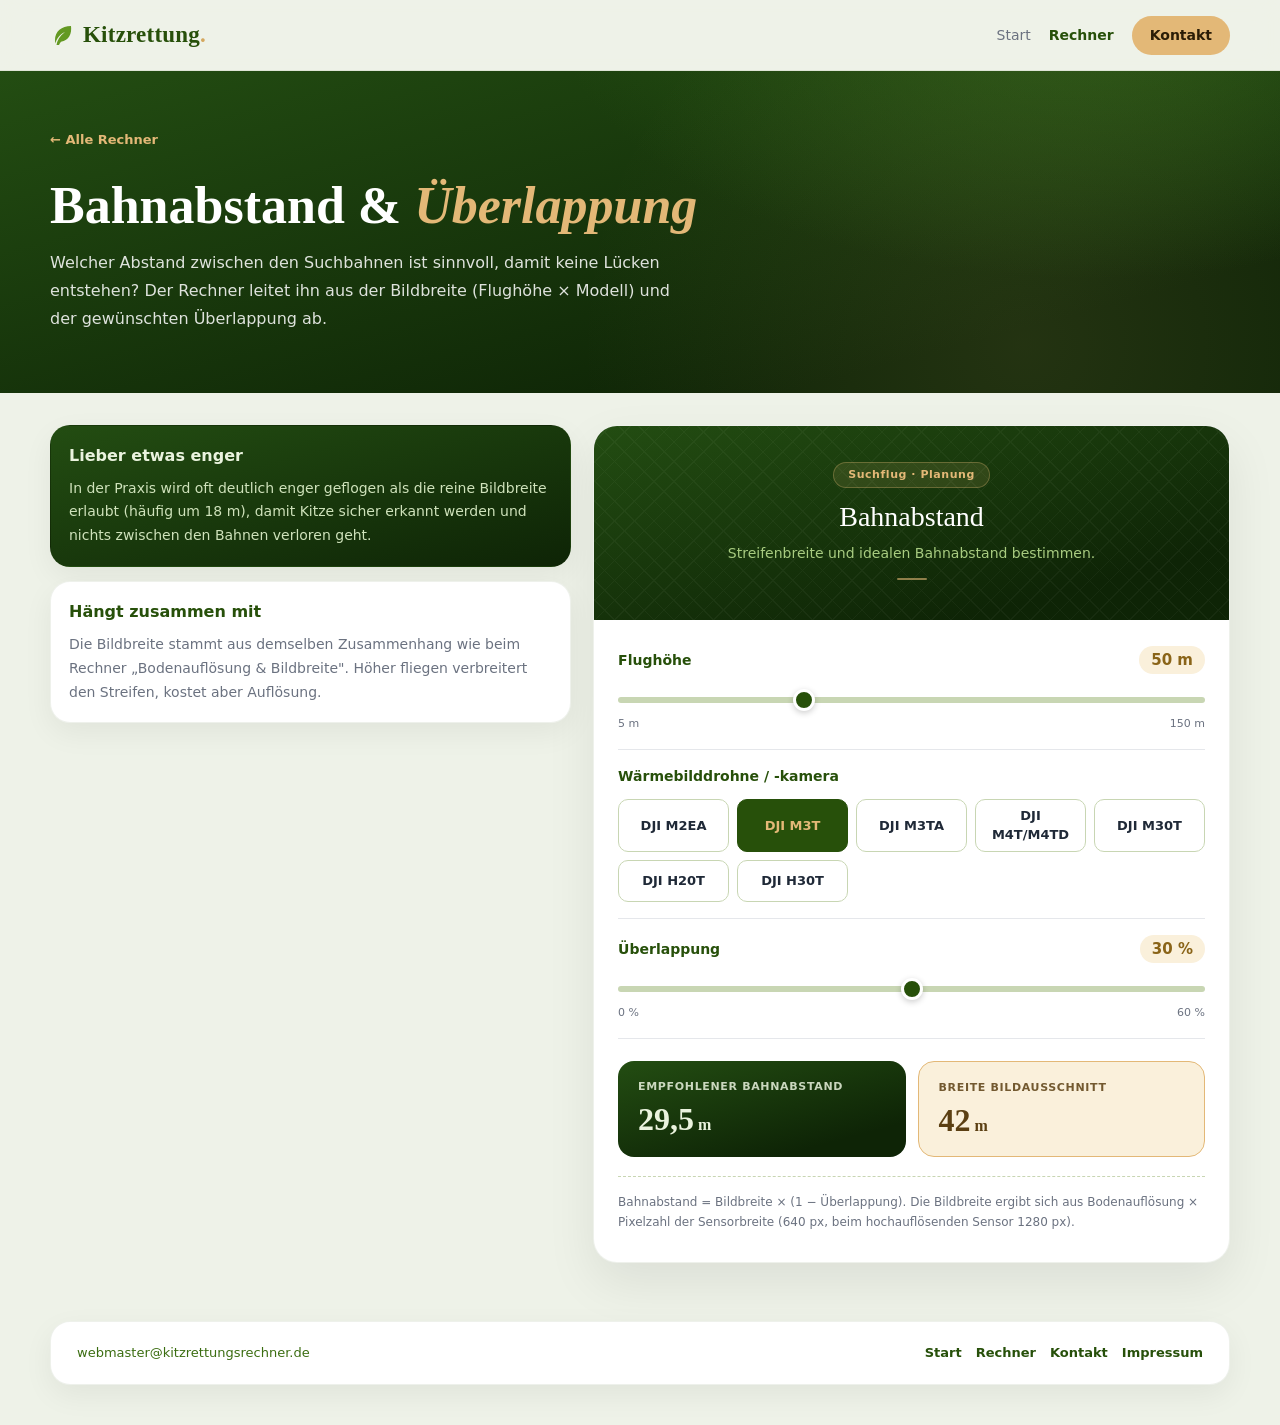
==== bahnabstand.html @ e4f0c835 "Relaunch: Mehrseitige Kitzrettungs-Website mit Foto-Design - Neue Startseite mit Foto-Hero, Infos un" ====
<!DOCTYPE html>
<html lang="de">
<head>
  <meta charset="UTF-8" />
  <meta name="viewport" content="width=device-width, initial-scale=1.0" />
  <title>Bahnabstand & Überlappung – Kitzrettung</title>
  <meta name="description" content="Rechner für den idealen Bahnabstand beim Suchflug – aus Flughöhe, Drohnenmodell und gewünschter Überlappung des Bildausschnitts." />
  <link rel="stylesheet" href="styles.css" />
</head>
<body>

  <header class="site-header" id="siteHeader">
    <div class="container nav">
      <a class="brand brand--logo" href="index.html">
        <svg class="leaf" viewBox="0 0 24 24" fill="currentColor" aria-hidden="true">
          <path d="M21 3C11.6 3 5 8.4 5 17c0 1.3.15 2.5.45 3.6.95-4.3 3.6-8.9 9.55-11.6-5.2 3.9-7.9 8.6-8.5 13H9c.5-1.2 1.2-2.3 2-3.3C19 17.4 22 10.6 21 3Z"/>
        </svg>
        <span class="logo-word">Kitzrettung<span class="dot-accent">.</span></span>
      </a>
      <nav class="nav-links">
        <a href="index.html">Start</a>
        <a href="rechner.html" class="active">Rechner</a>
        <a href="kontakt.html" class="nav-cta nav-cta--amber">Kontakt</a>
      </nav>
    </div>
  </header>

  <main id="top">

    <section class="subhero">
      <div class="container">
        <a class="subhero-back" href="rechner.html">← Alle Rechner</a>
        <h1 class="subhero-title">Bahnabstand & <span class="it">Überlappung</span></h1>
        <p class="subhero-lead">
          Welcher Abstand zwischen den Suchbahnen ist sinnvoll, damit keine Lücken entstehen? Der Rechner leitet ihn aus der Bildbreite (Flughöhe × Modell) und der gewünschten Überlappung ab.
        </p>
      </div>
    </section>

    <section class="section">
      <div class="container">

        <div class="fcalc-stage">
          <aside class="calculator-side">
            <div class="side-card side-highlight">
              <h3>Lieber etwas enger</h3>
              <p>In der Praxis wird oft deutlich enger geflogen als die reine Bildbreite erlaubt (häufig um 18&nbsp;m), damit Kitze sicher erkannt werden und nichts zwischen den Bahnen verloren geht.</p>
            </div>
            <div class="side-card">
              <h3>Hängt zusammen mit</h3>
              <p>Die Bildbreite stammt aus demselben Zusammenhang wie beim Rechner „Bodenauflösung & Bildbreite". Höher fliegen verbreitert den Streifen, kostet aber Auflösung.</p>
            </div>
          </aside>

          <div class="fcalc-card">
            <div class="calc-hero">
              <div class="calc-pattern"></div>
              <div class="calc-hero-inner">
                <div class="calc-tag">Suchflug · Planung</div>
                <div class="calc-title">Bahnabstand</div>
                <div class="calc-sub">Streifenbreite und idealen Bahnabstand bestimmen.</div>
                <div class="calc-divider"></div>
              </div>
            </div>

            <div class="fcalc-body">

              <div class="ffield">
                <div class="ffield-label">
                  <span class="fl-name">Flughöhe</span>
                  <span class="fl-value"><span id="hoehe-val">50</span> m</span>
                </div>
                <input type="range" id="hoehe" min="5" max="150" step="1" value="50" />
                <div class="fl-minmax"><span>5 m</span><span>150 m</span></div>
              </div>

              <div class="ffield">
                <div class="ffield-label">
                  <span class="fl-name">Wärmebilddrohne / -kamera</span>
                </div>
                <div class="fradio-group" id="drohne-group"></div>
              </div>

              <div class="ffield">
                <div class="ffield-label">
                  <span class="fl-name">Überlappung</span>
                  <span class="fl-value"><span id="ol-val">30</span> %</span>
                </div>
                <input type="range" id="ol" min="0" max="60" step="1" value="30" />
                <div class="fl-minmax"><span>0 %</span><span>60 %</span></div>
              </div>

              <div class="fresults">
                <div class="fresult">
                  <div class="fr-label">Empfohlener Bahnabstand</div>
                  <div class="fr-value"><span id="res-bahn">29,6</span><span class="fr-unit"> m</span></div>
                </div>
                <div class="fresult secondary">
                  <div class="fr-label">Breite Bildausschnitt</div>
                  <div class="fr-value"><span id="res-breite">42</span><span class="fr-unit"> m</span></div>
                </div>
              </div>

              <p class="fnote">
                Bahnabstand = Bildbreite × (1 − Überlappung). Die Bildbreite ergibt sich aus Bodenauflösung × Pixelzahl der Sensorbreite (640&nbsp;px, beim hochauflösenden Sensor 1280&nbsp;px).
              </p>

            </div>
          </div>
        </div>
      </div>
    </section>

  </main>

  <footer class="site-footer">
    <div class="container footer-shell">
      <div class="footer-copy">
        <a href="mailto:webmaster@kitzrettungsrechner.de">webmaster@kitzrettungsrechner.de</a>
      </div>
      <div class="footer-links">
        <a href="index.html">Start</a>
        <a href="rechner.html">Rechner</a>
        <a href="kontakt.html">Kontakt</a>
        <a href="impressum.html">Impressum</a>
      </div>
    </div>
  </footer>

  <script>
    const DROHNEN = [
      { name: 'DJI M2EA',     factor: 0.1319 },
      { name: 'DJI M3T',      factor: 0.1319 },
      { name: 'DJI M3TA',     factor: 0.088  },
      { name: 'DJI M4T/M4TD', factor: 0.1    },
      { name: 'DJI M30T',     factor: 0.1319 },
      { name: 'DJI H20T',     factor: 0.0889 },
      { name: 'DJI H30T',     factor: 0.05   }
    ];
    let aktiv = 1; // DJI M3T

    function deNum(n, dec) {
      return n.toLocaleString('de-DE', { minimumFractionDigits: dec, maximumFractionDigits: dec });
    }

    function renderDrohnen() {
      const g = document.getElementById('drohne-group');
      g.innerHTML = '';
      DROHNEN.forEach((d, i) => {
        const lbl = document.createElement('label');
        lbl.className = 'fradio' + (i === aktiv ? ' checked' : '');
        lbl.innerHTML = '<input type="radio" name="drohne" value="' + i + '"' + (i === aktiv ? ' checked' : '') + ' />' + d.name;
        lbl.querySelector('input').addEventListener('change', () => { aktiv = i; renderDrohnen(); berechnen(); });
        g.appendChild(lbl);
      });
    }

    function berechnen() {
      const hoehe = parseFloat(document.getElementById('hoehe').value);
      const ol = parseFloat(document.getElementById('ol').value);
      const factor = DROHNEN[aktiv].factor;
      const px = factor === 0.05 ? 1280 : 640;

      const breite = (hoehe * factor) * (px / 100);
      const bahn = breite * (1 - ol / 100);

      document.getElementById('hoehe-val').textContent = deNum(hoehe, 0);
      document.getElementById('ol-val').textContent = deNum(ol, 0);
      document.getElementById('res-breite').textContent = deNum(Math.round(breite), 0);
      document.getElementById('res-bahn').textContent = deNum(bahn, 1);
    }

    document.getElementById('hoehe').addEventListener('input', berechnen);
    document.getElementById('ol').addEventListener('input', berechnen);
    renderDrohnen();
    berechnen();
  </script>

</body>
</html>
---- styles.css ----
:root {
  --bg-main: #eef2e8;
  --bg-card: #ffffff;
  --bg-soft: #f7f8f5;
  --text-main: #1f2937;
  --text-soft: #6b7280;
  --line: #e5e7eb;
  --line-strong: #c8d6b3;
  --green-dark: #27500A;
  --green-mid: #3B6D11;
  --green-light: #639922;
  --green-pale: #EAF3DE;
  --green-accent: #97C459;
  --orange-soft: #FAEEDA;
  --orange-line: #EF9F27;
  --red-soft: #FCEBEB;
  --red-line: #F09595;
  --blue-soft: #E6F1FB;
  --blue-strong: #185FA5;
  --thermal: #FF8A1F;
  --thermal-soft: #FFB347;
  --hero-deep: #0e2406;
  --sand: #E3B877;
  --sand-deep: #d4a85f;
  --shadow-lg: 0 20px 50px rgba(0,0,0,0.08);
  --shadow-md: 0 10px 30px rgba(0,0,0,0.06);
  --radius-xl: 28px;
  --radius-lg: 20px;
  --content-width: 1180px;
  --font-body: -apple-system, BlinkMacSystemFont, 'Segoe UI', system-ui, sans-serif;
  --font-display: Georgia, 'Times New Roman', serif;
}

*, *::before, *::after { box-sizing: border-box; margin: 0; padding: 0; }
html { scroll-behavior: smooth; }

body {
  font-family: var(--font-body);
  background: var(--bg-main);
  color: var(--text-main);
  -webkit-font-smoothing: antialiased;
  line-height: 1.5;
  min-height: 100vh;
  display: flex;
  flex-direction: column;
}

a { color: inherit; text-decoration: none; }

.container {
  width: min(calc(100% - 32px), var(--content-width));
  margin: 0 auto;
}

main { flex: 1; }

/* Header */
.site-header {
  position: sticky;
  top: 0;
  z-index: 40;
  backdrop-filter: blur(12px);
  background: rgba(238,242,232,0.88);
  border-bottom: 1px solid rgba(39,80,10,0.08);
}

.nav {
  min-height: 70px;
  display: flex;
  align-items: center;
  justify-content: space-between;
  gap: 20px;
}

.brand { display: flex; align-items: center; gap: 12px; }

.nav-links {
  display: flex; align-items: center;
  gap: 18px; flex-wrap: wrap; justify-content: flex-end;
}

.nav-links a { font-size: 14px; color: var(--text-soft); transition: color 0.15s; }
.nav-links a:hover,
.nav-links a.active { color: var(--green-dark); font-weight: 700; }

.nav-cta {
  padding: 9px 18px; border-radius: 999px;
  background: var(--green-dark); color: var(--green-pale) !important;
  font-weight: 700; transition: background 0.15s;
}
.nav-cta:hover { background: var(--green-light); }

/* Buttons */
.btn {
  display: inline-flex; align-items: center; justify-content: center;
  gap: 8px; min-height: 46px; padding: 0 20px;
  border-radius: 13px; font-size: 15px; font-weight: 700;
  font-family: var(--font-body);
  transition: transform 0.15s, background 0.15s;
  border: none; cursor: pointer;
}

.btn:hover { transform: translateY(-1px); }
.btn-primary { background: var(--green-dark); color: var(--green-pale); }
.btn-primary:hover { background: var(--green-light); }
/* Sections */
.section { padding: 32px 0; }
.section-head { margin-bottom: 18px; }

.section-kicker {
  font-size: 11px; font-weight: 700;
  text-transform: uppercase; letter-spacing: 0.08em;
  color: var(--green-light); margin-bottom: 8px;
}

.section-title {
  font-family: var(--font-display);
  font-size: clamp(22px, 2.6vw, 32px);
  line-height: 1.15; color: var(--green-dark);
}

.section-text {
  margin-top: 10px; max-width: 68ch;
  font-size: 15px; color: var(--text-soft); line-height: 1.75;
}

/* Info Grid */
.info-grid { display: grid; grid-template-columns: repeat(3, 1fr); gap: 16px; }

.info-card {
  background: var(--bg-card); border-radius: var(--radius-lg);
  box-shadow: var(--shadow-md); border: 1px solid rgba(39,80,10,0.08);
  padding: 22px;
}

.info-icon {
  width: 44px; height: 44px; border-radius: 13px;
  background: var(--green-pale); color: var(--green-mid);
  display: flex; align-items: center; justify-content: center;
  font-size: 20px; margin-bottom: 13px;
}

.info-card h3 { font-size: 16px; color: var(--green-dark); margin-bottom: 7px; }
.info-card p { font-size: 14px; color: var(--text-soft); line-height: 1.7; }

/* Link cards (overview pages) */
.card-grid { display: grid; grid-template-columns: repeat(auto-fit, minmax(260px, 1fr)); gap: 18px; }

.link-card {
  display: flex; flex-direction: column;
  background: var(--bg-card); border-radius: var(--radius-lg);
  box-shadow: var(--shadow-md); border: 1px solid rgba(39,80,10,0.08);
  padding: 26px; transition: transform 0.15s, box-shadow 0.15s;
}

.link-card:hover { transform: translateY(-3px); box-shadow: var(--shadow-lg); }

.link-card .info-icon { font-size: 22px; }
.link-card h3 { font-size: 18px; color: var(--green-dark); margin-bottom: 8px; }
.link-card p { font-size: 14px; color: var(--text-soft); line-height: 1.7; flex: 1; }

.link-card .card-arrow {
  margin-top: 16px; font-size: 14px; font-weight: 700; color: var(--green-mid);
  display: inline-flex; align-items: center; gap: 6px;
}

.link-card:hover .card-arrow { color: var(--green-light); }

/* Calculator (donation) */
.calculator-shell {
  background: linear-gradient(180deg, #f6f9f1 0%, #eef2e8 100%);
  border-top: 1px solid rgba(39,80,10,0.06);
  border-bottom: 1px solid rgba(39,80,10,0.06);
}

.calculator-stage {
  display: grid; grid-template-columns: 0.9fr 1.1fr;
  gap: 22px; align-items: start;
}

.calculator-side { position: sticky; top: 88px; display: grid; gap: 14px; }

.side-card {
  background: var(--bg-card); border-radius: var(--radius-lg);
  box-shadow: var(--shadow-md); border: 1px solid rgba(39,80,10,0.08);
  padding: 18px;
}

.side-card h3 { font-size: 16px; color: var(--green-dark); margin-bottom: 9px; }
.side-card p, .side-card li { font-size: 14px; color: var(--text-soft); line-height: 1.7; }
.side-card ul { padding-left: 17px; display: grid; gap: 5px; }

.side-highlight { background: linear-gradient(160deg, var(--green-dark), #1a3a06); }
.side-highlight h3 { color: var(--green-pale); }
.side-highlight p { color: #d5e6c4; }

.calculator-card {
  background: var(--bg-card); border-radius: 24px;
  overflow: hidden; box-shadow: var(--shadow-lg);
  border: 1px solid rgba(39,80,10,0.08);
}

.calculator-wrap { padding: 0 0 2.5rem; }

.calc-hero {
  text-align: center;
  background: linear-gradient(160deg, #2e5e0e 0%, #1a3a06 100%);
  padding: 2.2rem 2rem 2.5rem;
  position: relative; overflow: hidden;
}

.calc-pattern {
  position: absolute; inset: 0; opacity: 0.04;
  background-image:
    repeating-linear-gradient(45deg, #EAF3DE 0px, #EAF3DE 1px, transparent 1px, transparent 14px),
    repeating-linear-gradient(-45deg, #EAF3DE 0px, #EAF3DE 1px, transparent 1px, transparent 14px);
}

.calc-hero-inner { position: relative; }

.calc-tag {
  display: inline-block;
  background: rgba(255,255,255,0.12); color: #C0DD97;
  font-size: 11px; padding: 4px 14px; border-radius: 99px;
  margin-bottom: 12px; letter-spacing: 0.05em; font-weight: 700;
  border: 1px solid rgba(255,255,255,0.1);
}

.calc-title {
  font-family: var(--font-display);
  font-size: 28px; color: var(--green-pale); line-height: 1.2;
}

.calc-sub { font-size: 14px; color: #a8cc80; margin-top: 8px; line-height: 1.6; }

.calc-divider {
  width: 30px; height: 2px;
  background: var(--green-accent);
  margin: 14px auto 0; border-radius: 2px; opacity: 0.6;
}

.form-wrap {
  background: #fff; border-radius: 14px;
  padding: 1.5rem 1.25rem 0;
  margin: -22px 1rem 0;
  box-shadow: 0 8px 24px rgba(0,0,0,0.07);
  position: relative;
}

.steps { display: flex; flex-direction: column; }

.step-row {
  display: flex; gap: 16px; align-items: flex-start;
  padding: 1rem 0; border-bottom: 1px solid var(--line);
}

.step-row:last-child { border-bottom: none; }

.step-num {
  width: 26px; height: 26px; border-radius: 50%;
  background: var(--green-pale); color: var(--green-mid);
  font-size: 12px; font-weight: 700;
  display: flex; align-items: center; justify-content: center;
  flex-shrink: 0; margin-top: 4px;
  border: 1.5px solid #C0DD97;
}

.step-body { flex: 1; min-width: 0; }
.step-label { font-size: 13px; color: var(--text-soft); margin-bottom: 8px; }

.field-row { display: grid; grid-template-columns: 1fr 1fr; gap: 10px; }

input[type="number"],
input[type="text"],
input[type="email"],
select,
textarea {
  width: 100%; min-height: 44px; padding: 0 12px;
  border: 1px solid var(--line-strong); border-radius: 8px;
  background: #fff; color: #1a1a1a;
  font-size: 14px; font-family: var(--font-body);
  outline: none; appearance: none; -webkit-appearance: none;
  transition: border-color 0.15s, box-shadow 0.15s;
}

textarea { min-height: 110px; padding: 11px 12px; resize: vertical; }

input:focus, select:focus, textarea:focus {
  border-color: var(--green-light);
  box-shadow: 0 0 0 3px rgba(99,153,34,0.14);
}

.calc-btn {
  width: calc(100% - 2.5rem);
  margin: 1.4rem 1.25rem 0;
  height: 48px; background: var(--green-dark);
  border-radius: 12px;
  display: flex; align-items: center; justify-content: center; gap: 10px;
  cursor: pointer; transition: background 0.15s, transform 0.15s;
  user-select: none; border: none;
}

.calc-btn:hover { background: var(--green-light); }
.calc-btn:active { transform: scale(0.99); }

.calc-btn-text {
  font-size: 15px; font-weight: 700;
  font-family: var(--font-body); color: var(--green-pale);
}

.calc-btn-arrow {
  width: 22px; height: 22px; border-radius: 50%;
  background: rgba(234,243,222,0.18);
  display: flex; align-items: center; justify-content: center;
  color: var(--green-pale); font-size: 13px;
}

.error {
  font-size: 13px; color: #A32D2D;
  background: var(--red-soft); border: 1px solid var(--red-line);
  border-radius: 8px; padding: 8px 12px;
  margin: 10px 1.25rem 0; display: none;
}

.error.on { display: block; }

.results-label {
  font-size: 11px; font-weight: 700; color: var(--text-soft);
  letter-spacing: 0.07em; text-transform: uppercase;
  margin: 1.75rem 1.25rem 0.7rem; display: none;
}

.results-label.on { display: block; }

.results {
  display: none; flex-direction: column; gap: 10px;
  padding: 0 1.25rem;
}

.results.on { display: flex; }

/* Stufen */
.stufe-card { border-radius: 16px; border: 1px solid; overflow: hidden; background: #fff; }

.stufe-basis { border-color: var(--red-line); }
.stufe-basis .s-hd { background: var(--red-soft); }
.stufe-basis .s-badge { background: #F7C1C1; color: #791F1F; }
.stufe-basis .s-ha, .stufe-basis .s-total { color: #A32D2D; }

.stufe-empf { border-color: var(--orange-line); }
.stufe-empf .s-hd { background: var(--orange-soft); }
.stufe-empf .s-badge { background: #FAC775; color: #633806; }
.stufe-empf .s-ha, .stufe-empf .s-total { color: #854F0B; }

.stufe-unts { border-color: var(--green-mid); border-width: 2px; }
.stufe-unts .s-hd { background: var(--green-dark); padding: 1rem 1.25rem; }
.stufe-unts .s-badge { background: var(--green-pale); color: var(--green-dark); }
.stufe-unts .s-ha { color: var(--green-accent); }
.stufe-unts .s-total { color: var(--green-pale); font-size: 24px; }

.rec-pill {
  font-size: 10px; background: var(--green-light); color: var(--green-pale);
  padding: 2px 9px; border-radius: 99px; margin-left: 4px; font-weight: 700;
}

.s-hd {
  display: flex; align-items: center; justify-content: space-between;
  padding: 0.8rem 1.25rem; gap: 12px;
}

.s-hd-left { display: flex; align-items: center; gap: 8px; flex-wrap: wrap; }
.s-badge { font-size: 11px; font-weight: 700; padding: 3px 10px; border-radius: 99px; }
.s-ha { font-size: 12px; font-weight: 700; }
.s-total { font-size: 20px; font-weight: 800; white-space: nowrap; }

.s-body {
  background: #fff; padding: 0.7rem 1.25rem;
  border-top: 1px solid var(--line);
  display: grid; grid-template-columns: 1fr 1fr;
}

.pay-row { display: flex; align-items: flex-start; gap: 10px; padding: 8px 0; }
.pay-row:first-child { padding-right: 16px; border-right: 1px solid var(--line); }
.pay-row:last-child { padding-left: 16px; }

.pay-icon {
  width: 27px; height: 27px; border-radius: 9px;
  display: flex; align-items: center; justify-content: center;
  font-size: 13px; flex-shrink: 0; margin-top: 1px;
}

.pay-icon.bar { background: var(--orange-soft); }
.pay-icon.bank { background: var(--blue-soft); }

.pay-name { font-size: 12px; font-weight: 700; color: var(--text-main); }
.pay-desc { font-size: 11px; color: var(--text-soft); margin-top: 2px; line-height: 1.5; }
.pay-amount { font-size: 16px; font-weight: 800; margin-top: 4px; }
.bar-color { color: #854F0B; }
.bank-color { color: var(--blue-strong); }

.bdown {
  background: var(--bg-soft); border-top: 1px solid var(--line);
  padding: 7px 1.25rem; display: flex; flex-direction: column; gap: 2px;
}

.bd { font-size: 11px; color: var(--text-soft); }

/* Flight-planning calculator */
.fcalc-stage {
  display: grid; grid-template-columns: 0.9fr 1.1fr;
  gap: 22px; align-items: start;
}

.fcalc-card {
  background: var(--bg-card); border-radius: 24px;
  overflow: hidden; box-shadow: var(--shadow-lg);
  border: 1px solid rgba(39,80,10,0.08);
}

.fcalc-body { padding: 1.6rem 1.5rem 1.8rem; }

.ffield { padding: 1rem 0; border-bottom: 1px solid var(--line); }
.ffield:first-child { padding-top: 0; }

.ffield-label {
  display: flex; align-items: baseline; justify-content: space-between;
  gap: 12px; margin-bottom: 12px;
}

.ffield-label .fl-name { font-size: 14px; font-weight: 700; color: var(--green-dark); }
.ffield-label .fl-value {
  font-size: 15px; font-weight: 800; color: var(--green-mid);
  background: var(--green-pale); padding: 3px 12px; border-radius: 99px;
  white-space: nowrap;
}

input[type="range"] {
  -webkit-appearance: none; appearance: none;
  width: 100%; height: 6px; border-radius: 99px;
  background: var(--line-strong); outline: none; cursor: pointer;
}

input[type="range"]::-webkit-slider-thumb {
  -webkit-appearance: none; appearance: none;
  width: 22px; height: 22px; border-radius: 50%;
  background: var(--green-dark); border: 3px solid #fff;
  box-shadow: 0 2px 6px rgba(0,0,0,0.2); cursor: pointer;
}

input[type="range"]::-moz-range-thumb {
  width: 22px; height: 22px; border-radius: 50%;
  background: var(--green-dark); border: 3px solid #fff;
  box-shadow: 0 2px 6px rgba(0,0,0,0.2); cursor: pointer;
}

.fl-minmax {
  display: flex; justify-content: space-between;
  font-size: 11px; color: var(--text-soft); margin-top: 6px;
}

.fradio-group { display: grid; grid-template-columns: repeat(auto-fit, minmax(110px, 1fr)); gap: 8px; }

.fradio {
  position: relative; display: flex; align-items: center; justify-content: center;
  text-align: center; min-height: 42px; padding: 6px 10px;
  border: 1px solid var(--line-strong); border-radius: 10px;
  background: #fff; font-size: 13px; font-weight: 700; color: var(--text-main);
  cursor: pointer; transition: border-color 0.15s, background 0.15s, color 0.15s;
}

.fradio input { position: absolute; opacity: 0; inset: 0; cursor: pointer; }
.fradio:hover { border-color: var(--green-light); }
.fradio.checked { background: var(--green-dark); border-color: var(--green-dark); color: var(--green-pale); }

.fresults {
  margin-top: 1.4rem; display: grid; gap: 12px;
  grid-template-columns: repeat(auto-fit, minmax(160px, 1fr));
}

.fresult {
  background: linear-gradient(160deg, #2e5e0e 0%, #1a3a06 100%);
  color: var(--green-pale); border-radius: 16px; padding: 18px 20px;
}

.fresult.secondary {
  background: var(--green-pale); color: var(--green-dark);
  border: 1px solid var(--line-strong);
}

.fresult .fr-label {
  font-size: 11px; text-transform: uppercase; letter-spacing: 0.06em;
  font-weight: 700; opacity: 0.85;
}

.fresult .fr-value {
  font-family: var(--font-display);
  font-size: 32px; font-weight: 700; margin-top: 6px; line-height: 1.1;
}

.fresult .fr-unit { font-size: 16px; font-weight: 600; }

.fnote {
  margin-top: 1.2rem; font-size: 12px; color: var(--text-soft);
  line-height: 1.65; padding-top: 1rem; border-top: 1px dashed var(--line-strong);
}

/* FAQ */
.split-grid { display: grid; grid-template-columns: 1fr 1fr; gap: 20px; }
.faq-list { display: grid; gap: 12px; }

details {
  background: var(--bg-card); border: 1px solid rgba(39,80,10,0.08);
  border-radius: 15px; box-shadow: var(--shadow-md); padding: 15px 18px;
}

summary {
  cursor: pointer; list-style: none;
  font-size: 15px; font-weight: 700; color: var(--green-dark);
  display: flex; align-items: center; justify-content: space-between; gap: 10px;
}

summary::after {
  content: "+"; font-size: 18px; font-weight: 400;
  color: var(--green-light); flex-shrink: 0; transition: transform 0.2s;
}

details[open] summary::after { transform: rotate(45deg); }
summary::-webkit-details-marker { display: none; }

details p { margin-top: 11px; color: var(--text-soft); font-size: 14px; line-height: 1.75; }

/* Kontakt */
.contact-wrap {
  background: linear-gradient(180deg, #fff 0%, #f8fbf4 100%);
  border-radius: var(--radius-xl); box-shadow: var(--shadow-lg);
  border: 1px solid rgba(39,80,10,0.08); padding: 32px;
}

.contact-grid { display: grid; grid-template-columns: 0.9fr 1.1fr; gap: 24px; align-items: start; }

.contact-points { display: grid; gap: 10px; margin-top: 18px; }

.contact-point {
  background: #fff; border: 1px solid var(--line);
  border-radius: 13px; padding: 13px 15px;
}

.contact-point strong { display: block; margin-bottom: 3px; color: var(--green-dark); font-size: 13px; }
.contact-point span { display: block; color: var(--text-soft); font-size: 13px; line-height: 1.6; }
.contact-point a { color: var(--green-mid); text-decoration: underline; text-underline-offset: 2px; }

.form-grid { display: grid; gap: 11px; }
.form-row-2 { display: grid; grid-template-columns: 1fr 1fr; gap: 11px; }
.form-note { font-size: 12px; color: var(--text-soft); line-height: 1.6; }

/* Imprint */
.imprint-card {
  background: var(--bg-card);
  border-radius: var(--radius-xl);
  box-shadow: var(--shadow-lg);
  border: 1px solid rgba(39,80,10,0.08);
  padding: 40px;
  max-width: 620px;
}

.imprint-card h1 {
  font-family: var(--font-display);
  font-size: clamp(26px, 3vw, 38px);
  line-height: 1.15;
  color: var(--green-dark);
  margin-bottom: 28px;
}

.block { padding: 20px 0; border-top: 1px solid var(--line); }
.block:first-of-type { border-top: none; padding-top: 0; }

.block h2 {
  font-size: 13px; font-weight: 700;
  text-transform: uppercase; letter-spacing: 0.06em;
  color: var(--green-mid); margin-bottom: 10px;
}

.block p { font-size: 15px; color: var(--text-main); line-height: 1.75; }
.block p + p { margin-top: 8px; }
.block a { color: var(--green-mid); text-decoration: underline; text-underline-offset: 2px; }

.note {
  margin-top: 28px; padding: 16px 18px;
  background: var(--bg-main); border-radius: 12px;
  border: 1px solid var(--line-strong);
}

.note p { font-size: 13px; color: var(--text-soft); line-height: 1.75; }

/* Footer */
.site-footer { padding: 26px 0 40px; }

.footer-shell {
  background: var(--bg-card); border-radius: 20px;
  box-shadow: var(--shadow-md); border: 1px solid rgba(39,80,10,0.08);
  padding: 20px 26px;
  display: flex; align-items: center; justify-content: space-between;
  gap: 20px; flex-wrap: wrap;
}

.footer-copy { font-size: 13px; color: var(--text-soft); line-height: 1.7; }
.footer-copy a { color: var(--green-mid); }

.footer-links { display: flex; gap: 14px; flex-wrap: wrap; }
.footer-links a { font-size: 13px; color: var(--green-dark); font-weight: 700; transition: color 0.15s; }
.footer-links a:hover { color: var(--green-light); }

/* Responsive */
@media (max-width: 1080px) {
  .calculator-stage, .fcalc-stage, .split-grid, .contact-grid { grid-template-columns: 1fr; }
  .calculator-side { position: static; }
}

@media (max-width: 760px) {
  .container { width: min(calc(100% - 20px), var(--content-width)); }
  .nav { flex-direction: column; align-items: flex-start; padding: 12px 0; }
  .nav-links { width: 100%; justify-content: flex-start; }
  .hero-copy, .hero-panel { padding: 22px; }
  .info-grid, .form-row-2 { grid-template-columns: 1fr; }
  .calc-title { font-size: 24px; }
  .field-row, .s-body { grid-template-columns: 1fr; }
  .pay-row:first-child { padding-right: 0; border-right: none; border-bottom: 1px solid var(--line); }
  .pay-row:last-child { padding-left: 0; }
  .s-hd { flex-direction: column; align-items: flex-start; }
  .s-total { white-space: normal; }
  .form-wrap { margin: -18px 0.75rem 0; padding: 1.25rem 1rem 0; }
  .calc-btn { width: calc(100% - 1.5rem); margin-left: 0.75rem; margin-right: 0.75rem; }
  .results { padding: 0 0.75rem; }
  .imprint-card { padding: 24px; }
}

/* ============================================================
   Homepage (photo template)
   ============================================================ */

/* Transparent header over the photo, solid on scroll */
body.home .site-header {
  position: fixed; left: 0; right: 0;
  background: transparent; border-bottom: 1px solid transparent;
  backdrop-filter: none;
  transition: background .25s ease, backdrop-filter .25s ease, border-color .25s ease, box-shadow .25s ease;
}
body.home .site-header .logo-word { color: #fff; }
body.home .site-header .leaf { color: var(--sand); }
body.home .site-header .nav-links a { color: rgba(255,255,255,0.88); }
body.home .site-header .nav-links a:hover,
body.home .site-header .nav-links a.active { color: #fff; }

body.home.scrolled .site-header {
  background: rgba(247,248,245,0.92);
  backdrop-filter: blur(12px);
  border-bottom-color: rgba(39,80,10,0.08);
  box-shadow: 0 4px 20px rgba(0,0,0,0.05);
}
body.home.scrolled .site-header .logo-word { color: var(--green-dark); }
body.home.scrolled .site-header .leaf { color: var(--green-light); }
body.home.scrolled .site-header .nav-links a { color: var(--text-soft); }
body.home.scrolled .site-header .nav-links a:hover,
body.home.scrolled .site-header .nav-links a.active { color: var(--green-dark); }

/* Serif logo */
.brand--logo { gap: 9px; align-items: center; }
.brand--logo .leaf { width: 24px; height: 24px; flex-shrink: 0; color: var(--green-light); }
.logo-word { font-family: var(--font-display); font-size: 23px; font-weight: 700; letter-spacing: 0.01em; color: var(--green-dark); }
.logo-word .dot-accent { color: var(--sand-deep); }

.nav-cta--amber { background: var(--sand); color: #2a1c06 !important; }
.nav-cta--amber:hover { background: var(--sand-deep); }

/* Photo hero */
.photo-hero {
  position: relative;
  background: url("assets/hero-meadow.jpg") center 35% / cover no-repeat;
  padding: 150px 0 64px;
  overflow: hidden;
}
.photo-hero::before {
  content: ""; position: absolute; inset: 0;
  background:
    linear-gradient(90deg, rgba(16,26,10,0.62) 0%, rgba(16,26,10,0.30) 44%, rgba(16,26,10,0.04) 72%),
    linear-gradient(180deg, rgba(16,26,10,0.42) 0%, rgba(16,26,10,0) 26%, rgba(16,26,10,0.18) 100%);
}
.photo-hero > * { position: relative; z-index: 1; }

.ph-inner { max-width: 680px; }

.ph-eyebrow {
  display: inline-flex; align-items: center; gap: 9px;
  padding: 7px 16px; border-radius: 999px;
  border: 1px solid rgba(255,255,255,0.4);
  background: rgba(255,255,255,0.08); backdrop-filter: blur(4px);
  color: #fff; font-size: 12px; font-weight: 700; letter-spacing: 0.16em; text-transform: uppercase;
}
.ph-eyebrow .dot { width: 7px; height: 7px; border-radius: 50%; background: var(--sand); }

.ph-title {
  margin-top: 22px;
  font-family: var(--font-display);
  font-size: clamp(40px, 6.2vw, 78px);
  line-height: 1.03; color: #fff; letter-spacing: -0.01em;
  text-shadow: 0 2px 30px rgba(0,0,0,0.28);
}
.ph-title .it { font-style: italic; color: var(--sand); }

.ph-lead {
  margin-top: 22px; max-width: 50ch;
  font-size: 18px; line-height: 1.7; color: rgba(255,255,255,0.92);
  text-shadow: 0 1px 12px rgba(0,0,0,0.32);
}

.ph-actions { display: flex; flex-wrap: wrap; gap: 14px; margin-top: 30px; }
.btn-amber { background: var(--sand); color: #2a1c06; box-shadow: 0 12px 30px rgba(0,0,0,0.22); }
.btn-amber:hover { background: var(--sand-deep); }
.btn-ghost-light { background: rgba(255,255,255,0.1); border: 1px solid rgba(255,255,255,0.55) !important; color: #fff; backdrop-filter: blur(4px); }
.btn-ghost-light:hover { background: rgba(255,255,255,0.2); }

/* Embedded calculator cards */
.ph-cards {
  display: grid; grid-template-columns: 1.05fr 0.95fr; gap: 20px;
  margin-top: 50px; align-items: stretch;
}
.ph-card { border-radius: var(--radius-lg); padding: 26px; box-shadow: 0 30px 60px rgba(0,0,0,0.32); }
.ph-card-input { background: rgba(255,255,255,0.97); backdrop-filter: blur(6px); }
.ph-card-plan {
  background: linear-gradient(165deg, #234d12, #14300a);
  color: var(--green-pale); position: relative; overflow: hidden;
  display: flex; flex-direction: column;
}
.ph-card-plan::after {
  content: ""; position: absolute; right: -50px; top: -50px;
  width: 200px; height: 200px; border-radius: 50%;
  background: radial-gradient(circle, rgba(227,184,119,0.22), transparent 70%);
}

.ph-card-kicker { font-size: 11px; font-weight: 800; letter-spacing: 0.1em; text-transform: uppercase; color: var(--green-light); }
.ph-card-kicker.amber { color: var(--sand); }
.ph-card-title { font-family: var(--font-display); font-size: 25px; color: var(--green-dark); margin-top: 6px; }
.ph-card-title.light { color: #fff; }

.ph-form { margin-top: 18px; display: grid; gap: 14px; }
.ph-form label { display: block; font-size: 12px; font-weight: 700; color: var(--text-soft); }
.ph-form input, .ph-form select { margin-top: 6px; }
.ph-form-2 { display: grid; grid-template-columns: 1fr 1fr; gap: 12px; }

.plan-body { position: relative; z-index: 1; margin-top: 16px; flex: 1; display: flex; flex-direction: column; }
.plan-rec-label { font-size: 12px; color: #bcd3a4; text-transform: uppercase; letter-spacing: 0.06em; font-weight: 700; }
.plan-total { font-family: var(--font-display); font-size: 46px; line-height: 1; margin-top: 8px; color: #fff; }
.plan-split { display: grid; grid-template-columns: 1fr 1fr; gap: 12px; margin-top: 18px; }
.plan-split > div { background: rgba(255,255,255,0.07); border: 1px solid rgba(255,255,255,0.12); border-radius: 12px; padding: 12px 14px; }
.plan-split b { display: block; font-size: 18px; font-weight: 800; color: var(--sand); }
.plan-split small { display: block; font-size: 11px; color: #bcd3a4; margin-top: 3px; line-height: 1.4; }
.plan-link { margin-top: auto; padding-top: 18px; font-size: 13px; font-weight: 700; color: var(--sand); }
.plan-link:hover { color: #fff; }

/* Closing CTA */
.home-cta {
  position: relative; overflow: hidden;
  background: linear-gradient(150deg, var(--green-dark), #16310a);
  border-radius: var(--radius-xl); padding: 44px; color: var(--green-pale);
  display: flex; align-items: center; justify-content: space-between;
  gap: 26px; flex-wrap: wrap; box-shadow: var(--shadow-lg);
}
.home-cta::after {
  content: ""; position: absolute; right: -60px; top: -60px;
  width: 240px; height: 240px; border-radius: 50%;
  background: radial-gradient(circle, rgba(227,184,119,0.22), transparent 70%);
}
.home-cta-text { position: relative; z-index: 1; }
.home-cta h2 { font-family: var(--font-display); font-size: clamp(24px, 3vw, 34px); color: #fff; }
.home-cta p { margin-top: 8px; color: #cfe2bb; font-size: 15px; max-width: 46ch; }
.home-cta .ph-actions { position: relative; z-index: 1; margin-top: 0; }

@media (max-width: 1080px) {
  .ph-cards { grid-template-columns: 1fr; }
}
@media (max-width: 760px) {
  .photo-hero { padding-top: 112px; }
  .ph-card { padding: 20px; }
  .home-cta { padding: 28px; }
}

/* ============================================================
   Shared elegant treatment (all pages)
   ============================================================ */

/* Subpage hero band */
.subhero {
  position: relative; overflow: hidden;
  background:
    radial-gradient(900px 480px at 85% -25%, #2c5a16 0%, transparent 60%),
    linear-gradient(165deg, #234d12 0%, var(--hero-deep) 80%);
  color: var(--green-pale);
  padding: 56px 0 60px;
}
.subhero::before {
  content: ""; position: absolute; inset: 0;
  background: radial-gradient(circle at 80% 85%, rgba(227,184,119,0.10), transparent 42%);
  pointer-events: none;
}
.subhero > * { position: relative; z-index: 1; }

.subhero-back { display: inline-block; margin-bottom: 10px; font-size: 13px; font-weight: 700; color: var(--sand); }
.subhero-back:hover { color: #fff; }

.subhero-eyebrow {
  display: inline-flex; align-items: center; gap: 9px;
  padding: 7px 15px; border-radius: 999px;
  border: 1px solid rgba(227,184,119,0.4); background: rgba(227,184,119,0.10);
  color: var(--sand); font-size: 12px; font-weight: 800; letter-spacing: 0.12em; text-transform: uppercase;
}
.subhero-eyebrow .dot { width: 7px; height: 7px; border-radius: 50%; background: var(--sand); }

.subhero-title {
  margin-top: 18px; font-family: var(--font-display);
  font-size: clamp(30px, 4.2vw, 52px); line-height: 1.06; color: #fff;
}
.subhero-title .it { font-style: italic; color: var(--sand); }

.subhero-lead { margin-top: 16px; max-width: 62ch; font-size: 16px; line-height: 1.75; color: rgba(255,255,255,0.86); }
.subhero .ph-actions { margin-top: 26px; }

/* Numbered / icon tiles in the warmer palette */
.info-icon { background: var(--green-dark); color: var(--sand); }

/* Spendenstufen – elegante Palette (creme → sand → grün) */
.stufe-basis { border-color: #e6dcc8; }
.stufe-basis .s-hd { background: #f5efe3; }
.stufe-basis .s-badge { background: #e7dcc4; color: #6b5526; }
.stufe-basis .s-ha, .stufe-basis .s-total { color: #6b5526; }

.stufe-empf { border-color: var(--sand); }
.stufe-empf .s-hd { background: #faf0db; }
.stufe-empf .s-badge { background: var(--sand); color: #5b3f12; }
.stufe-empf .s-ha, .stufe-empf .s-total { color: #8a6418; }

.stufe-unts { border-color: var(--green-mid); border-width: 2px; }
.stufe-unts .s-hd { background: var(--green-dark); }
.stufe-unts .s-badge { background: var(--sand); color: #2a1c06; }
.stufe-unts .s-ha { color: var(--sand); }
.stufe-unts .s-total { color: #fff; }

.rec-pill { background: var(--sand); color: #2a1c06; }

.pay-icon.bar { background: #faf0db; }
.pay-icon.bank { background: var(--green-pale); }
.bar-color { color: #8a6418; }
.bank-color { color: var(--green-mid); }

/* Side highlight uses the same deep green as elsewhere */
.side-highlight { background: linear-gradient(165deg, #234d12, var(--hero-deep)); }
.side-highlight p { color: #cfe2bb; }

/* Calculator card hero -> consistent deep green */
.calc-hero { background: linear-gradient(165deg, #234d12 0%, var(--hero-deep) 80%); }
.calc-tag { color: var(--sand); border-color: rgba(227,184,119,0.3); background: rgba(227,184,119,0.12); }
.calc-title { color: #fff; }
.calc-divider { background: var(--sand); }

/* Flight-calc result accents -> sand */
.fresult { background: linear-gradient(165deg, #234d12 0%, var(--hero-deep) 80%); }
.fresult.secondary { background: #faf0db; border-color: var(--sand); color: #5b3f12; }
.ffield-label .fl-value { background: #faf0db; color: #8a6418; }
input[type="range"]::-webkit-slider-thumb { background: var(--green-dark); }
input[type="range"]::-moz-range-thumb { background: var(--green-dark); }
.fradio.checked { background: var(--green-dark); border-color: var(--green-dark); color: var(--sand); }

/* SVG icons replace emojis */
.info-icon svg { width: 24px; height: 24px; }
.pay-icon svg { width: 15px; height: 15px; }
.pay-icon.bar { color: #8a6418; }
.pay-icon.bank { color: var(--green-mid); }
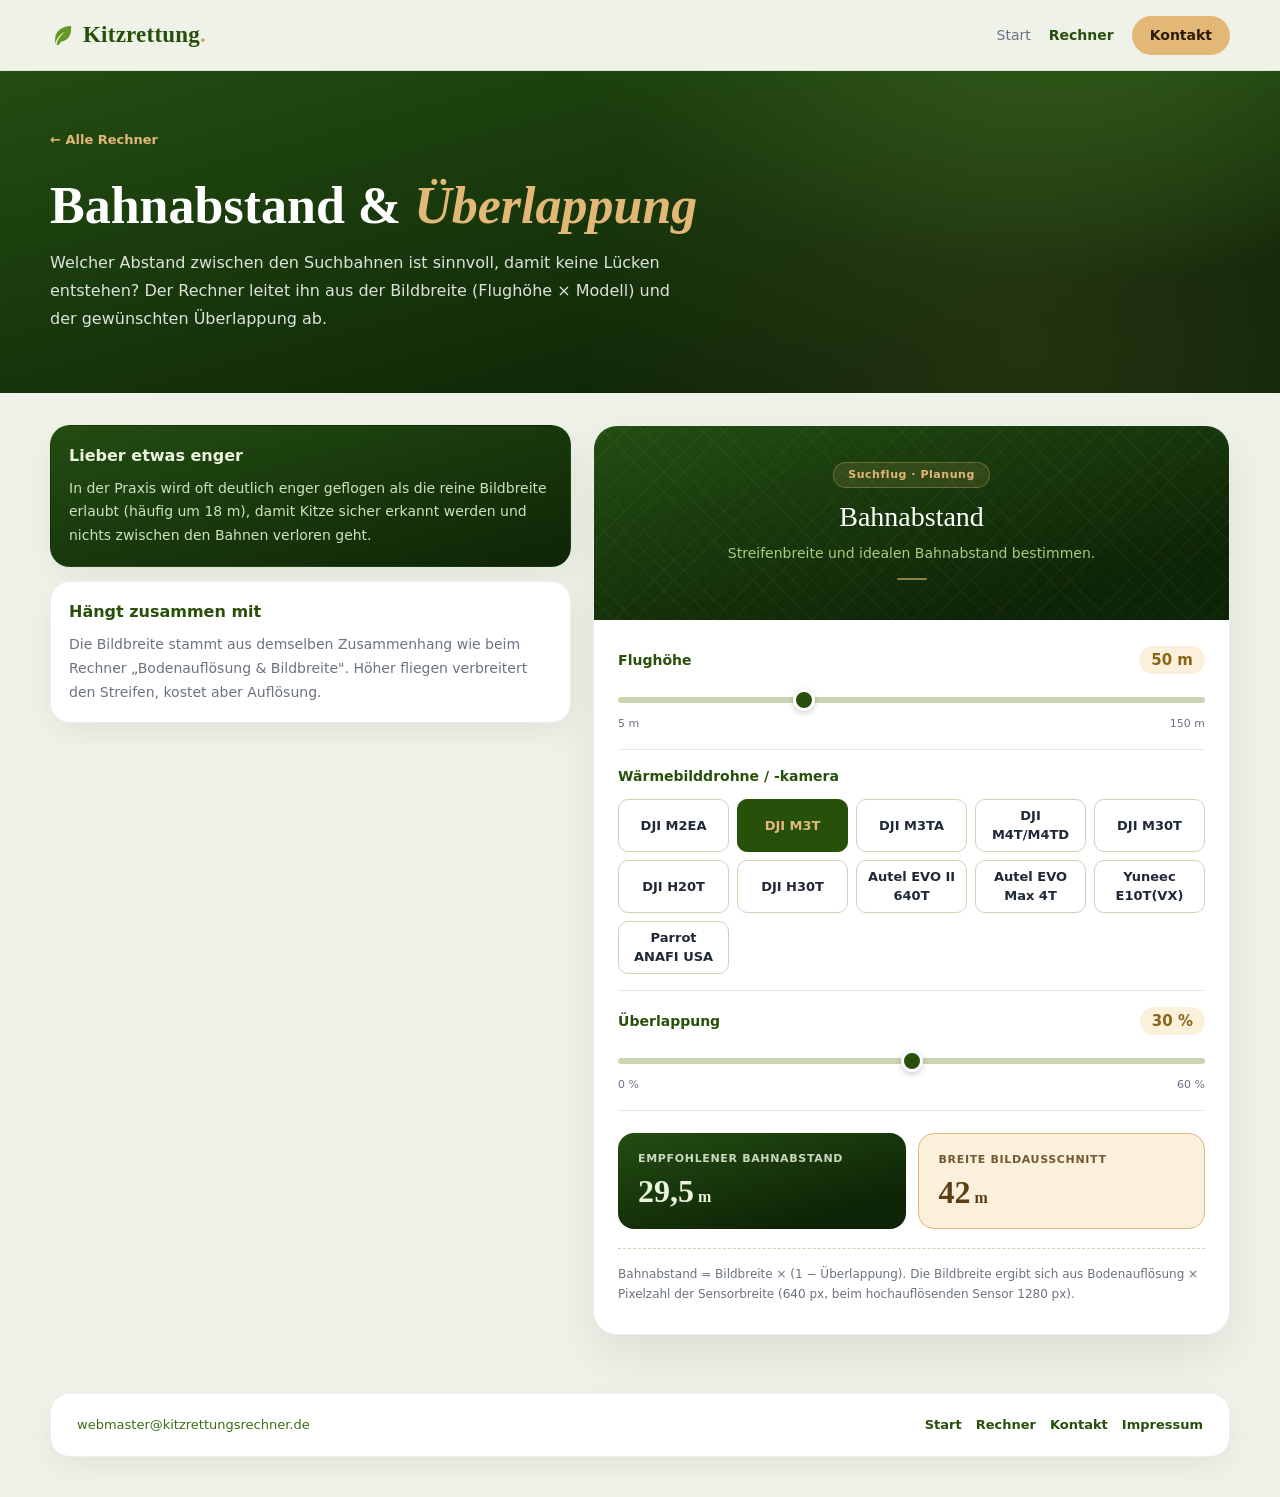
==== commit 3f6b2112: "Weitere Drohnenmodelle in Flugrechnern ergänzt - Autel EVO II Dual 640T, Autel EVO Max 4T, Yuneec E1" ====
--- a/bahnabstand.html
+++ b/bahnabstand.html
@@ -129,13 +129,17 @@
 
   <script>
     const DROHNEN = [
-      { name: 'DJI M2EA',     factor: 0.1319 },
-      { name: 'DJI M3T',      factor: 0.1319 },
-      { name: 'DJI M3TA',     factor: 0.088  },
-      { name: 'DJI M4T/M4TD', factor: 0.1    },
-      { name: 'DJI M30T',     factor: 0.1319 },
-      { name: 'DJI H20T',     factor: 0.0889 },
-      { name: 'DJI H30T',     factor: 0.05   }
+      { name: 'DJI M2EA',          factor: 0.1319, px: 640  },
+      { name: 'DJI M3T',           factor: 0.1319, px: 640  },
+      { name: 'DJI M3TA',          factor: 0.088,  px: 640  },
+      { name: 'DJI M4T/M4TD',      factor: 0.1,    px: 640  },
+      { name: 'DJI M30T',          factor: 0.1319, px: 640  },
+      { name: 'DJI H20T',          factor: 0.0889, px: 640  },
+      { name: 'DJI H30T',          factor: 0.05,   px: 1280 },
+      { name: 'Autel EVO II 640T', factor: 0.092,  px: 640  },
+      { name: 'Autel EVO Max 4T',  factor: 0.092,  px: 640  },
+      { name: 'Yuneec E10T(VX)',   factor: 0.090,  px: 640  },
+      { name: 'Parrot ANAFI USA',  factor: 0.291,  px: 320  }
     ];
     let aktiv = 1; // DJI M3T
 
@@ -159,7 +163,7 @@
       const hoehe = parseFloat(document.getElementById('hoehe').value);
       const ol = parseFloat(document.getElementById('ol').value);
       const factor = DROHNEN[aktiv].factor;
-      const px = factor === 0.05 ? 1280 : 640;
+      const px = DROHNEN[aktiv].px;
 
       const breite = (hoehe * factor) * (px / 100);
       const bahn = breite * (1 - ol / 100);
